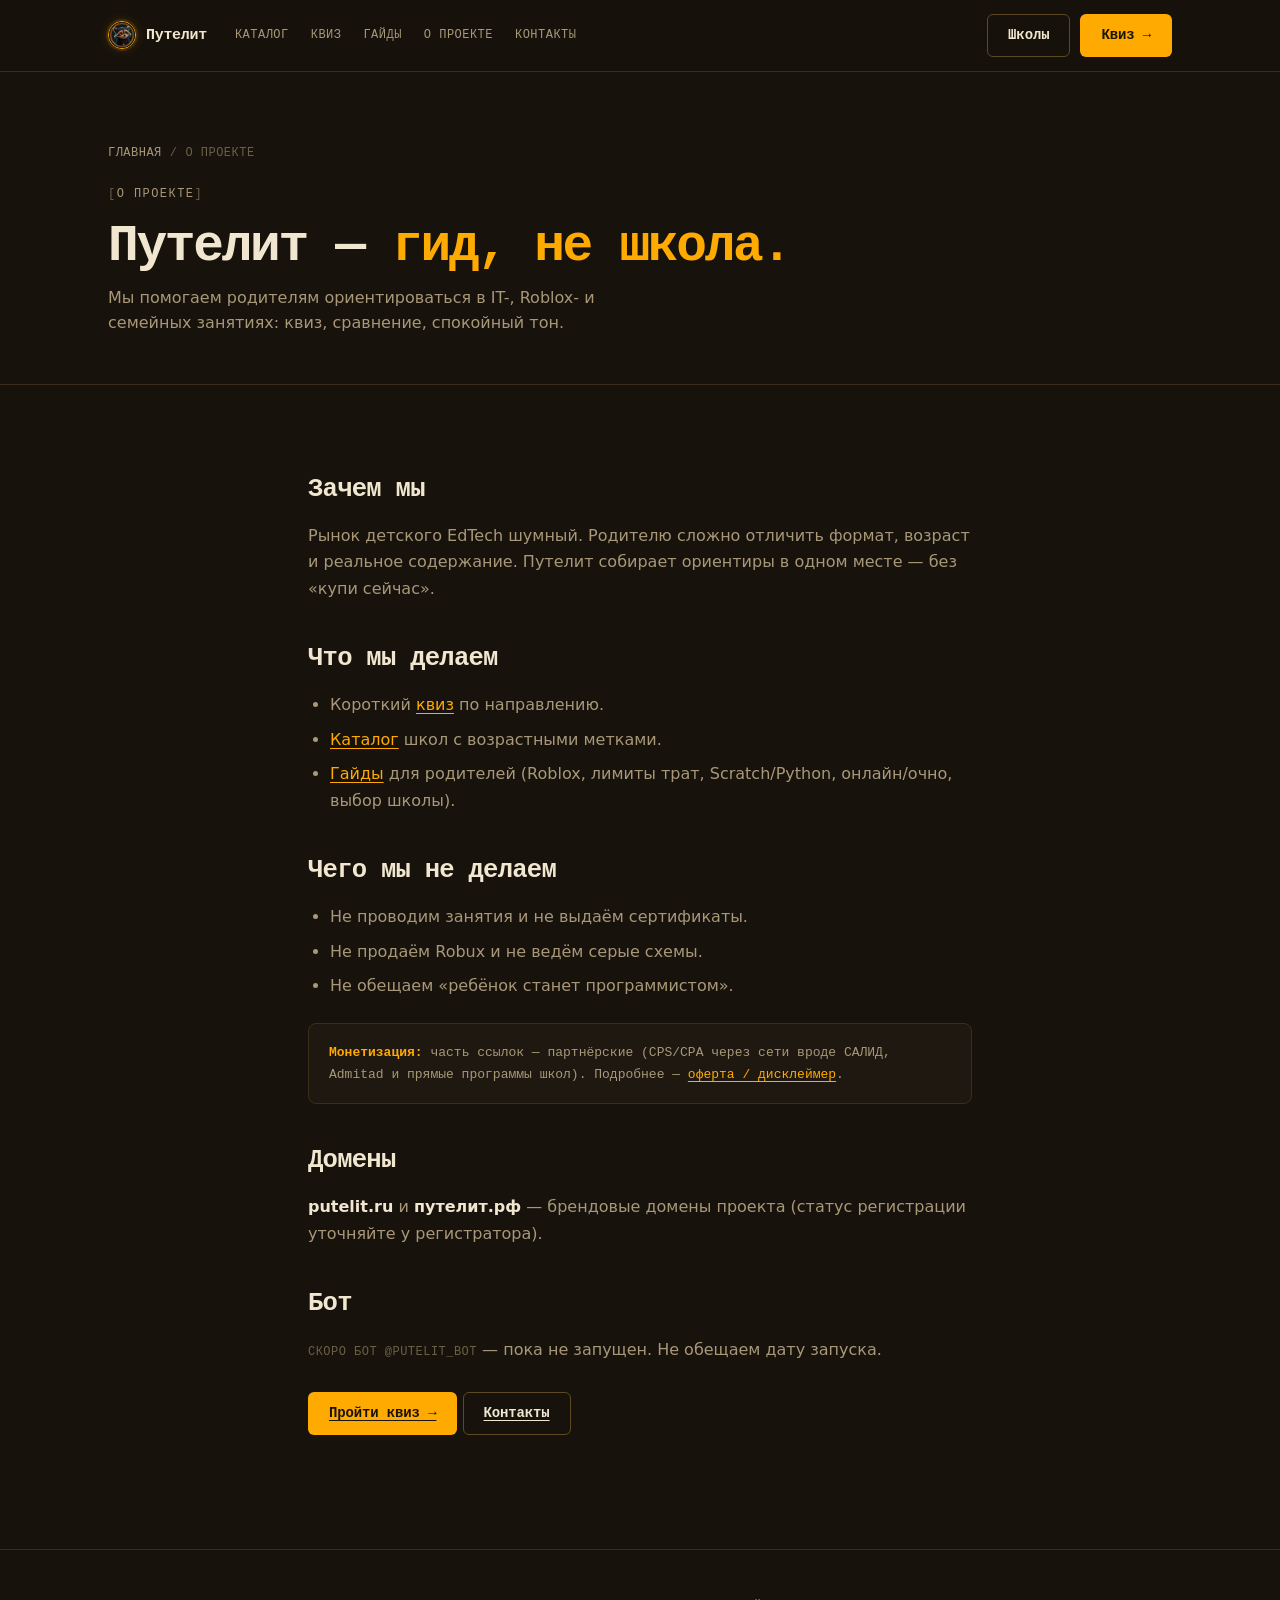
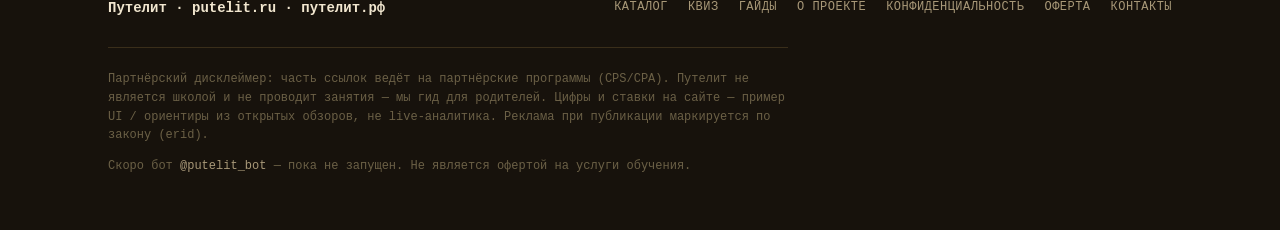
==== about.html @ 2b181a07 "Путелит: превью сайта для телефона" ====
<!DOCTYPE html>
<html lang="ru">
<head>
<meta charset="UTF-8" />
<meta name="viewport" content="width=device-width, initial-scale=1" />
<title>О проекте Путелит — гид для родителей</title>
<meta name="description" content="Путелит (putelit.ru) — сравнение IT-, Roblox- и семейных курсов для детей. Не школа, партнёрский гид." />
<meta name="theme-color" content="#17120C" />
<meta property="og:title" content="О проекте Путелит — гид для родителей" />
<meta property="og:description" content="Путелит (putelit.ru) — сравнение IT-, Roblox- и семейных курсов для детей. Не школа, партнёрский гид." />
<meta property="og:type" content="website" />
<meta property="og:locale" content="ru_RU" />
<link rel="icon" href="assets/chrysolite-og.png" type="image/png" />
<link rel="stylesheet" href="css/main.css" />
</head>
<body>
<a class="skip-link" href="#main">К содержанию</a>
<header class="nav">
  <div class="nav-inner">
    <a class="wordmark" href="index.html">
      <img class="mascot mascot--nav" src="assets/mascot/compass-avatar.jpg" alt="" width="28" height="28" />
      Путелит
    </a>
    <button class="nav-toggle" type="button" aria-label="Меню" aria-expanded="false"><span></span></button>
    <nav class="nav-links" aria-label="Основное меню">
      <a href="catalog.html">Каталог</a>
      <a href="quiz.html">Квиз</a>
      <a href="guides/roblox-dlya-roditeley.html">Гайды</a>
      <a href="about.html" aria-current="page">О проекте</a>
      <a href="contacts.html">Контакты</a>
    </nav>
    <div class="nav-actions">
      <a class="btn btn-ghost" href="catalog.html">Школы</a>
      <a class="btn btn-primary" href="quiz.html">Квиз →</a>
    </div>
  </div>
</header>

<main id="main">
  <section class="page-hero">
    <div class="wrap">
      <p class="breadcrumb"><a href="index.html">Главная</a><span>/</span>О проекте</p>
      <span class="label">о проекте</span>
      <h1 class="h2">Путелит — <em>гид, не школа.</em></h1>
      <p class="sub">Мы помогаем родителям ориентироваться в IT-, Roblox- и семейных занятиях: квиз, сравнение, спокойный тон.</p>
    </div>
  </section>
  <section class="ch ch--s" style="padding-top:48px">
    <div class="wrap prose">
      <h2>Зачем мы</h2>
      <p>Рынок детского EdTech шумный. Родителю сложно отличить формат, возраст и реальное содержание. Путелит собирает ориентиры в одном месте — без «купи сейчас».</p>
      <h2>Что мы делаем</h2>
      <ul>
        <li>Короткий <a href="quiz.html">квиз</a> по направлению.</li>
        <li><a href="catalog.html">Каталог</a> школ с возрастными метками.</li>
        <li><a href="guides/kak-vybrat-shkolu.html">Гайды</a> для родителей (Roblox, лимиты трат, Scratch/Python, онлайн/очно, выбор школы).</li>
      </ul>
      <h2>Чего мы не делаем</h2>
      <ul>
        <li>Не проводим занятия и не выдаём сертификаты.</li>
        <li>Не продаём Robux и не ведём серые схемы.</li>
        <li>Не обещаем «ребёнок станет программистом».</li>
      </ul>
      <div class="callout"><strong>Монетизация:</strong> часть ссылок — партнёрские (CPS/CPA через сети вроде САЛИД, Admitad и прямые программы школ). Подробнее — <a href="offer.html">оферта / дисклеймер</a>.</div>
      <h2>Домены</h2>
      <p><strong>putelit.ru</strong> и <strong>путелит.рф</strong> — брендовые домены проекта (статус регистрации уточняйте у регистратора).</p>
      <h2>Бот</h2>
      <p><span class="soon-note" style="display:inline">Скоро бот @putelit_bot</span> — пока не запущен. Не обещаем дату запуска.</p>
      <p style="margin-top:28px"><a class="btn btn-primary" href="quiz.html">Пройти квиз →</a>
      <a class="btn btn-ghost" href="contacts.html">Контакты</a></p>
    </div>
  </section>
</main>
<footer class="footer">
  <div class="wrap">
    <div class="footer-top">
      <div class="footer-brand">Путелит · putelit.ru · путелит.рф</div>
      <div class="footer-links">
        <a href="catalog.html">Каталог</a>
        <a href="quiz.html">Квиз</a>
        <a href="guides/kak-vybrat-shkolu.html">Гайды</a>
        <a href="about.html">О проекте</a>
        <a href="privacy.html">Конфиденциальность</a>
        <a href="offer.html">Оферта</a>
        <a href="contacts.html">Контакты</a>
      </div>
    </div>
    <p class="footer-disclaimer">Партнёрский дисклеймер: часть ссылок ведёт на партнёрские программы (CPS/CPA). Путелит не является школой и не проводит занятия — мы гид для родителей. Цифры и ставки на сайте — пример UI / ориентиры из открытых обзоров, не live-аналитика. Реклама при публикации маркируется по закону (erid).</p>
    <p class="footer-disclaimer" style="border:0;padding-top:12px;margin-top:0">
      Скоро бот <span style="color:var(--muted)">@putelit_bot</span> — пока не запущен. Не является офертой на услуги обучения.
    </p>
  </div>
</footer>
<!-- Яндекс.Метрика: вставьте код счётчика перед </body> после регистрации.
     Не подключайте Google Analytics / GTM / Google Fonts / Maps (требования РФ). -->
<script src="js/main.js"></script>

</body>
</html>
---- css/main.css ----
:root {
    --bg: #17120C;
    --surface: #1E1810;
    --surface-2: #261C10;
    --border: #3A2E1A;
    --border-strong: #5C4A20;
    --text: #F1E6CF;
    --muted: #A89878;
    --muted-2: #6B6046;
    --accent: #FFAA00;
    --accent-hover: #FFD24D;
    --accent-press: #E09A00;
    --accent-soft: rgba(255,170,0,.12);
    --on-accent: #1A1406;
    --font: "IBM Plex Sans", ui-sans-serif, system-ui, sans-serif;
    --font-mono: "IBM Plex Mono", "JetBrains Mono", ui-monospace, monospace;
    --max: 1120px;
    --radius: 6px;
  }

  *, *::before, *::after { box-sizing: border-box; margin: 0; padding: 0; }
  html { scroll-behavior: smooth; }
  body {
    font-family: var(--font);
    background: var(--bg);
    color: var(--text);
    line-height: 1.55;
    -webkit-font-smoothing: antialiased;
    font-size: 16px;
  }
  a { color: var(--accent); text-decoration: none; }
  a:hover { color: var(--accent-hover); }
  ul, ol { list-style: none; }
  button { font: inherit; cursor: pointer; border: none; background: none; color: inherit; }
  em { font-style: normal; color: var(--accent); }

  .wrap {
    max-width: var(--max);
    margin: 0 auto;
    padding: 0 28px;
  }

  /* ——— Nav ——— */
  .nav {
    position: sticky;
    top: 0;
    z-index: 40;
    background: rgba(23,18,12,.92);
    backdrop-filter: blur(12px);
    border-bottom: 1px solid var(--border);
  }
  .nav-inner {
    max-width: var(--max);
    margin: 0 auto;
    padding: 14px 28px;
    display: flex;
    align-items: center;
    gap: 28px;
  }
  .wordmark {
    display: inline-flex;
    align-items: center;
    gap: 10px;
    font-family: var(--font-mono);
    font-weight: 700;
    font-size: 15px;
    letter-spacing: -0.02em;
    color: var(--text);
    text-decoration: none;
  }
  .wordmark:hover { color: var(--text); }
  .wordmark-mark {
    width: 28px;
    height: 28px;
    border-radius: 6px;
    border: 1.5px solid var(--accent);
    color: var(--accent);
    display: grid;
    place-items: center;
    font-size: 13px;
    font-weight: 700;
    font-family: var(--font-mono);
  }
  .nav-links {
    display: flex;
    gap: 22px;
    flex: 1;
  }
  .nav-links a {
    font-family: var(--font-mono);
    font-size: 12px;
    font-weight: 500;
    letter-spacing: .04em;
    text-transform: uppercase;
    color: var(--muted);
    text-decoration: none;
  }
  .nav-links a:hover { color: var(--text); }
  .nav-actions { display: flex; align-items: center; gap: 10px; }

  /* ——— Buttons ——— */
  .btn {
    display: inline-flex;
    align-items: center;
    justify-content: center;
    gap: 8px;
    padding: 12px 20px;
    border-radius: var(--radius);
    font-family: var(--font-mono);
    font-size: 14px;
    font-weight: 700;
    line-height: 1.2;
    letter-spacing: -0.01em;
    transition: background .15s, color .15s, border-color .15s;
    text-decoration: none;
    border: 1px solid transparent;
    white-space: nowrap;
  }
  .btn:hover { text-decoration: none; }
  .btn-primary {
    background: var(--accent);
    color: var(--on-accent);
  }
  .btn-primary:hover {
    background: var(--accent-hover);
    color: var(--on-accent);
  }
  .btn-ghost {
    background: transparent;
    border-color: var(--border-strong);
    color: var(--text);
  }
  .btn-ghost:hover {
    border-color: var(--accent);
    color: var(--accent);
  }
  .btn-line {
    background: transparent;
    border: none;
    color: var(--accent);
    padding: 12px 4px;
    text-decoration: underline;
    text-underline-offset: 4px;
    font-weight: 600;
  }
  .btn-line:hover { color: var(--accent-hover); }
  .btn-xl {
    min-height: 56px;
    padding: 16px 28px;
    font-size: 15px;
  }
  .btn__arr { opacity: .85; }

  /* ——— Labels ——— */
  .label {
    display: inline-block;
    font-family: var(--font-mono);
    font-size: 12px;
    font-weight: 500;
    letter-spacing: .12em;
    text-transform: uppercase;
    color: var(--muted);
    margin-bottom: 16px;
  }
  .label::before { content: "["; color: var(--muted-2); }
  .label::after { content: "]"; color: var(--muted-2); }

  /* ——— Hero ——— */
  .hero {
    padding: 100px 0 60px;
    border-bottom: 1px solid var(--border);
  }
  .hero-grid {
    display: grid;
    grid-template-columns: 1.1fr 0.9fr;
    gap: 48px;
    align-items: center;
  }
  .hero-eyebrow {
    font-family: var(--font-mono);
    font-size: 12px;
    font-weight: 500;
    letter-spacing: .14em;
    text-transform: uppercase;
    color: var(--accent);
    margin-bottom: 18px;
  }
  .hero h1 {
    font-family: var(--font-mono);
    font-size: clamp(2.4rem, 5.2vw, 4.5rem);
    font-weight: 700;
    letter-spacing: -0.045em;
    line-height: 1.02;
    color: var(--text);
    margin-bottom: 22px;
    text-wrap: balance;
  }
  .hero h1 em { display: block; color: var(--accent); }
  .hero .sub {
    font-size: 17px;
    color: var(--muted);
    line-height: 1.55;
    max-width: 440px;
    margin-bottom: 32px;
  }
  .hero-ctas {
    display: flex;
    flex-wrap: wrap;
    align-items: center;
    gap: 8px 18px;
  }

  /* Hero gallery wall (Chrysolite-style) */
  .hero-wall {
    position: relative;
    height: 460px;
    min-height: 420px;
    overflow: hidden;
    border-radius: 8px;
    background:
      radial-gradient(ellipse 80% 60% at 60% 40%, rgba(255,170,0,.06), transparent 60%),
      var(--bg);
  }
  .hero-wall::before,
  .hero-wall::after {
    content: "";
    position: absolute;
    inset: 0;
    pointer-events: none;
    z-index: 5;
  }
  .hero-wall::before {
    background:
      linear-gradient(90deg, var(--bg) 0%, transparent 18%, transparent 72%, var(--bg) 100%),
      linear-gradient(180deg, var(--bg) 0%, transparent 22%, transparent 78%, var(--bg) 100%);
  }
  .hero-wall::after {
    background: radial-gradient(ellipse 70% 55% at 55% 50%, transparent 40%, #17120C 92%);
  }
  .wall-stage {
    position: absolute;
    inset: 0;
    display: grid;
    place-items: center;
  }
  .wall-card {
    position: absolute;
    width: 132px;
    height: 176px;
    border: 1px solid #3A2E1A;
    border-radius: 8px;
    background:
      linear-gradient(165deg, rgba(255,170,0,.14) 0%, transparent 42%),
      linear-gradient(180deg, #2A2014 0%, #1A140C 100%);
    box-shadow: 0 18px 40px rgba(0,0,0,.45);
    padding: 12px 12px 14px;
    display: flex;
    flex-direction: column;
    justify-content: space-between;
    overflow: hidden;
  }
  .wall-card::before {
    content: "";
    position: absolute;
    inset: 0;
    background:
      repeating-linear-gradient(
        -18deg,
        transparent,
        transparent 10px,
        rgba(255,170,0,.03) 10px,
        rgba(255,170,0,.03) 11px
      );
    pointer-events: none;
  }
  .wall-card__top {
    position: relative;
    z-index: 1;
    display: flex;
    justify-content: space-between;
    align-items: flex-start;
    gap: 6px;
  }
  .wall-badge {
    display: inline-flex;
    font-family: var(--font-mono);
    font-size: 9px;
    font-weight: 700;
    letter-spacing: .08em;
    text-transform: uppercase;
    color: var(--on-accent);
    background: var(--accent);
    padding: 3px 6px;
    border-radius: 3px;
    white-space: nowrap;
  }
  .wall-badge--mute {
    background: transparent;
    color: var(--muted);
    border: 1px solid var(--border-strong);
  }
  .wall-card__title {
    position: relative;
    z-index: 1;
    font-family: var(--font-mono);
    font-weight: 700;
    font-size: 13px;
    letter-spacing: -0.03em;
    line-height: 1.2;
    color: #F1E6CF;
  }
  .wall-card__meta {
    position: relative;
    z-index: 1;
    font-family: var(--font-mono);
    font-size: 10px;
    color: var(--muted-2);
    letter-spacing: .04em;
    text-transform: uppercase;
  }
  /* staggered positions + tilt */
  .wall-card:nth-child(1) { left: 6%;  top: 8%;  transform: rotate(-6deg); z-index: 2; }
  .wall-card:nth-child(2) { left: 28%; top: 2%;  transform: rotate(4deg);  z-index: 3; width: 118px; height: 158px; }
  .wall-card:nth-child(3) { left: 48%; top: 14%; transform: rotate(-3deg); z-index: 4; }
  .wall-card:nth-child(4) { left: 68%; top: 4%;  transform: rotate(7deg);  z-index: 2; width: 124px; height: 166px; }
  .wall-card:nth-child(5) { left: 12%; top: 42%; transform: rotate(5deg);  z-index: 5; width: 140px; height: 188px; }
  .wall-card:nth-child(6) { left: 36%; top: 38%; transform: rotate(-5deg); z-index: 6; }
  .wall-card:nth-child(7) { left: 58%; top: 46%; transform: rotate(8deg);  z-index: 3; width: 120px; height: 160px; }
  .wall-card:nth-child(8) { left: 78%; top: 36%; transform: rotate(-4deg); z-index: 4; }
  .wall-card:nth-child(9) { left: 22%; top: 68%; transform: rotate(2deg);  z-index: 2; width: 126px; height: 168px; }
  .wall-card:nth-child(10){ left: 52%; top: 72%; transform: rotate(-7deg); z-index: 1; width: 118px; height: 158px; }

  /* Catalog gallery («Что смотрят родители») */
  .chips {
    display: flex;
    flex-wrap: wrap;
    gap: 8px;
    margin-bottom: 28px;
  }
  .chip {
    display: inline-flex;
    align-items: center;
    font-family: var(--font-mono);
    font-size: 12px;
    font-weight: 600;
    letter-spacing: .04em;
    text-transform: uppercase;
    padding: 8px 14px;
    border-radius: 999px;
    border: 1px solid var(--border);
    color: var(--muted);
    background: transparent;
    transition: border-color .15s, color .15s, background .15s;
  }
  .chip:hover { border-color: var(--border-strong); color: var(--text); }
  .chip.is-on,
  .chip[aria-pressed="true"] {
    border-color: var(--accent);
    color: var(--on-accent);
    background: var(--accent);
  }
  .gallery-scroll {
    position: relative;
    margin: 0 -28px;
    padding: 0 28px;
  }
  .gallery-track {
    display: flex;
    gap: 14px;
    overflow-x: auto;
    padding: 6px 4px 18px;
    scroll-snap-type: x mandatory;
    -webkit-overflow-scrolling: touch;
    scrollbar-width: thin;
    scrollbar-color: var(--border-strong) transparent;
  }
  .gallery-track::-webkit-scrollbar { height: 6px; }
  .gallery-track::-webkit-scrollbar-thumb {
    background: var(--border-strong);
    border-radius: 3px;
  }
  .gcard {
    flex: 0 0 220px;
    width: 220px;
    height: 300px;
    scroll-snap-align: start;
    border: 1px solid var(--border);
    border-radius: 8px;
    background:
      linear-gradient(165deg, rgba(255,170,0,.10) 0%, transparent 45%),
      linear-gradient(180deg, var(--surface-2), var(--surface));
    padding: 18px 16px;
    display: flex;
    flex-direction: column;
    justify-content: space-between;
    position: relative;
    overflow: hidden;
    transition: border-color .15s, transform .15s;
  }
  .gcard:hover {
    border-color: var(--border-strong);
    transform: translateY(-2px);
  }
  .gcard::after {
    content: "";
    position: absolute;
    left: 16px; right: 16px; bottom: 56px;
    height: 1px;
    background: var(--border);
  }
  .gcard__badge {
    display: inline-flex;
    align-self: flex-start;
    font-family: var(--font-mono);
    font-size: 10px;
    font-weight: 700;
    letter-spacing: .08em;
    text-transform: uppercase;
    padding: 4px 8px;
    border-radius: 4px;
  }
  .gcard__badge--hot {
    background: var(--accent);
    color: var(--on-accent);
  }
  .gcard__badge--mute {
    background: transparent;
    color: var(--muted);
    border: 1px solid var(--border-strong);
  }
  .gcard__body { margin-top: auto; padding-top: 12px; }
  .gcard__title {
    font-family: var(--font-mono);
    font-weight: 700;
    font-size: 16px;
    letter-spacing: -0.03em;
    line-height: 1.2;
    color: var(--text);
    margin-bottom: 8px;
  }
  .gcard__line {
    font-size: 13px;
    color: var(--muted);
    line-height: 1.4;
  }
  .gallery-foot {
    margin-top: 28px;
  }

  /* Trust strip */
  .trust {
    padding: 28px 0;
    border-bottom: 1px solid var(--border);
  }
  .trust-row {
    display: flex;
    flex-wrap: wrap;
    gap: 18px 32px;
    justify-content: space-between;
  }
  .trust-row li {
    display: flex;
    align-items: center;
    gap: 10px;
    font-family: var(--font-mono);
    font-size: 12.5px;
    color: var(--muted);
    font-weight: 500;
  }
  .trust-row svg {
    width: 18px; height: 18px;
    stroke: var(--accent);
    fill: none;
    stroke-width: 1.6;
    stroke-linecap: round;
    stroke-linejoin: round;
    flex-shrink: 0;
  }

  /* ——— Sections ——— */
  .ch {
    padding: 120px 0;
    border-bottom: 1px solid var(--border);
  }
  .ch--s { padding: 100px 0; }
  .sh { max-width: 720px; margin-bottom: 48px; }
  .h2 {
    font-family: var(--font-mono);
    font-weight: 700;
    font-size: clamp(2rem, 4vw, 3.75rem);
    line-height: 1.02;
    letter-spacing: -0.045em;
    color: var(--text);
    text-wrap: balance;
  }
  .h2 em { color: var(--accent); }
  .sub {
    margin-top: 14px;
    font-size: 16px;
    color: var(--muted);
    max-width: 520px;
    line-height: 1.55;
  }

  /* Numbered story 01/04 */
  .story {
    display: grid;
    gap: 0;
  }
  .story-item {
    display: grid;
    grid-template-columns: 140px 1fr 200px;
    gap: 32px;
    align-items: start;
    padding: 40px 0;
    border-top: 1px solid var(--border);
  }
  .story-item:last-child { border-bottom: 1px solid var(--border); }
  .story-ix {
    font-family: var(--font-mono);
    font-weight: 700;
    font-size: clamp(1.75rem, 3vw, 2.5rem);
    letter-spacing: -0.04em;
    color: var(--accent);
    line-height: 1;
  }
  .story-ix i {
    font-style: normal;
    font-weight: 400;
    color: var(--muted-2);
    font-size: .45em;
    letter-spacing: 0;
    vertical-align: .55em;
    margin-left: 4px;
  }
  .story-h {
    font-family: var(--font-mono);
    font-weight: 700;
    font-size: clamp(1.5rem, 2.6vw, 2.25rem);
    letter-spacing: -0.04em;
    line-height: 1.1;
    margin-bottom: 10px;
  }
  .story-p {
    color: var(--muted);
    font-size: 15px;
    max-width: 420px;
  }
  .story-m {
    text-align: right;
  }
  .story-m b {
    display: block;
    font-family: var(--font-mono);
    font-size: clamp(1.5rem, 2.4vw, 2rem);
    font-weight: 700;
    letter-spacing: -0.03em;
    color: var(--text);
    line-height: 1.1;
  }
  .story-m span {
    display: block;
    margin-top: 6px;
    font-family: var(--font-mono);
    font-size: 12px;
    color: var(--muted-2);
    letter-spacing: .02em;
  }
  .story-note {
    margin-top: 8px;
    font-size: 11px;
    font-family: var(--font-mono);
    color: var(--muted-2);
  }

  /* How steps */
  .steps {
    display: grid;
    grid-template-columns: repeat(3, 1fr);
    gap: 1px;
    background: var(--border);
    border: 1px solid var(--border);
  }
  .step {
    background: var(--surface);
    padding: 36px 28px;
  }
  .step-n {
    font-family: var(--font-mono);
    font-weight: 700;
    font-size: 28px;
    color: var(--accent);
    letter-spacing: -0.04em;
    margin-bottom: 18px;
  }
  .step h3 {
    font-family: var(--font-mono);
    font-size: 18px;
    font-weight: 700;
    letter-spacing: -0.02em;
    margin-bottom: 8px;
  }
  .step p {
    color: var(--muted);
    font-size: 14px;
    margin-bottom: 20px;
  }
  .step-t {
    font-family: var(--font-mono);
    font-size: 13px;
    font-weight: 600;
    color: var(--text);
    letter-spacing: .02em;
  }

  /* Metrics strip */
  .metrics {
    display: grid;
    grid-template-columns: repeat(4, 1fr);
    gap: 1px;
    background: var(--border);
    border: 1px solid var(--border);
  }
  .metric {
    background: var(--bg);
    padding: 32px 24px;
  }
  .metric b {
    display: block;
    font-family: var(--font-mono);
    font-size: clamp(1.4rem, 2.2vw, 1.85rem);
    font-weight: 700;
    letter-spacing: -0.03em;
    color: var(--accent);
    margin-bottom: 8px;
  }
  .metric span {
    font-family: var(--font-mono);
    font-size: 12px;
    color: var(--muted);
    line-height: 1.4;
  }
  .metrics-cap {
    margin-top: 14px;
    font-family: var(--font-mono);
    font-size: 11px;
    color: var(--muted-2);
  }

  /* School / package cards */
  .cards {
    display: grid;
    grid-template-columns: repeat(3, 1fr);
    gap: 16px;
  }
  .card {
    background: var(--surface);
    border: 1px solid var(--border);
    border-radius: 8px;
    padding: 28px 24px;
    display: flex;
    flex-direction: column;
    gap: 14px;
  }
  .card--best {
    border-color: var(--accent);
    background: linear-gradient(180deg, var(--accent-soft), var(--surface));
  }
  .card-top {
    display: flex;
    justify-content: space-between;
    align-items: flex-start;
    gap: 10px;
  }
  .card-tag {
    font-family: var(--font-mono);
    font-size: 10px;
    font-weight: 600;
    letter-spacing: .1em;
    text-transform: uppercase;
    color: var(--muted);
    border: 1px solid var(--border);
    padding: 3px 7px;
    border-radius: 4px;
  }
  .card--best .card-tag {
    background: var(--accent);
    color: var(--on-accent);
    border-color: var(--accent);
  }
  .card h3 {
    font-family: var(--font-mono);
    font-size: 20px;
    font-weight: 700;
    letter-spacing: -0.03em;
    line-height: 1.15;
  }
  .card-age {
    font-family: var(--font-mono);
    font-size: 13px;
    color: var(--accent);
    font-weight: 600;
  }
  .card p {
    color: var(--muted);
    font-size: 14px;
    flex: 1;
  }
  .card ul {
    display: grid;
    gap: 8px;
    margin: 4px 0 8px;
  }
  .card li {
    font-family: var(--font-mono);
    font-size: 12.5px;
    color: var(--muted);
    padding-left: 18px;
    position: relative;
  }
  .card li::before {
    content: "✓";
    position: absolute;
    left: 0;
    color: var(--accent);
    font-weight: 700;
  }
  .card .btn { width: 100%; margin-top: auto; }

  /* FAQ */
  .faq {
    display: grid;
    gap: 0;
    border-top: 1px solid var(--border);
  }
  .faq details {
    border-bottom: 1px solid var(--border);
  }
  .faq summary {
    list-style: none;
    cursor: pointer;
    padding: 22px 0;
    font-family: var(--font-mono);
    font-size: 16px;
    font-weight: 600;
    letter-spacing: -0.02em;
    color: var(--text);
    display: flex;
    justify-content: space-between;
    align-items: center;
    gap: 16px;
  }
  .faq summary::-webkit-details-marker { display: none; }
  .faq summary::after {
    content: "+";
    font-family: var(--font-mono);
    font-size: 22px;
    font-weight: 400;
    color: var(--accent);
    flex-shrink: 0;
  }
  .faq details[open] summary::after { content: "−"; }
  .faq details p {
    padding: 0 0 22px;
    color: var(--muted);
    font-size: 15px;
    max-width: 640px;
    line-height: 1.6;
  }

  /* CTA band */
  .cta-band {
    padding: 120px 0;
    text-align: left;
    border-bottom: 1px solid var(--border);
  }
  .cta-band .h2 { margin-bottom: 14px; }
  .cta-band .sub { margin-bottom: 32px; margin-top: 0; }
  .cta-band .hero-ctas { justify-content: flex-start; }

  /* Footer */
  .footer {
    padding: 48px 0 56px;
  }
  .footer-top {
    display: flex;
    justify-content: space-between;
    align-items: flex-start;
    gap: 24px;
    flex-wrap: wrap;
    margin-bottom: 28px;
  }
  .footer-brand {
    font-family: var(--font-mono);
    font-weight: 700;
    font-size: 14px;
    color: var(--text);
  }
  .footer-links {
    display: flex;
    gap: 20px;
    flex-wrap: wrap;
  }
  .footer-links a {
    font-family: var(--font-mono);
    font-size: 12px;
    font-weight: 500;
    letter-spacing: .04em;
    text-transform: uppercase;
    color: var(--muted);
    text-decoration: none;
  }
  .footer-links a:hover { color: var(--text); }
  .footer-disclaimer {
    font-size: 12px;
    color: var(--muted-2);
    line-height: 1.55;
    max-width: 680px;
    border-top: 1px solid var(--border);
    padding-top: 22px;
    font-family: var(--font-mono);
  }

  @media (max-width: 900px) {
    .nav-links { display: none; }
    .hero { padding: 64px 0 40px; }
    .hero-grid { grid-template-columns: 1fr; gap: 36px; }
    .hero-wall { height: 340px; min-height: 300px; }
    .wall-card { width: 110px; height: 148px; }
    .story-item {
      grid-template-columns: 1fr;
      gap: 12px;
      padding: 32px 0;
    }
    .story-m { text-align: left; }
    .steps { grid-template-columns: 1fr; }
    .metrics { grid-template-columns: 1fr 1fr; }
    .cards { grid-template-columns: 1fr; }
    .ch { padding: 80px 0; }
    .trust-row { gap: 14px 20px; }
    .gcard { flex-basis: 200px; width: 200px; height: 280px; }
  }

/* ——— Multi-page extras ——— */
.nav-toggle {
  display: none;
  width: 40px; height: 40px;
  border: 1px solid var(--border-strong);
  border-radius: var(--radius);
  align-items: center; justify-content: center;
  color: var(--text);
}
.nav-toggle span {
  display: block; width: 18px; height: 2px;
  background: var(--text); position: relative;
}
.nav-toggle span::before,
.nav-toggle span::after {
  content: ""; position: absolute; left: 0; width: 18px; height: 2px;
  background: var(--text);
}
.nav-toggle span::before { top: -6px; }
.nav-toggle span::after { top: 6px; }

.page-hero {
  padding: 72px 0 48px;
  border-bottom: 1px solid var(--border);
}
.page-hero .h2 { margin-bottom: 14px; }
.page-hero .sub { margin-top: 0; }

.prose {
  max-width: 720px;
  font-size: 16px;
  color: var(--muted);
  line-height: 1.65;
}
.prose h2, .prose h3 {
  font-family: var(--font-mono);
  color: var(--text);
  letter-spacing: -0.03em;
  margin: 36px 0 12px;
}
.prose h2 { font-size: 1.6rem; }
.prose h3 { font-size: 1.2rem; }
.prose p { margin-bottom: 14px; }
.prose ul, .prose ol {
  list-style: disc;
  padding-left: 22px;
  margin: 0 0 16px;
  display: grid;
  gap: 8px;
}
.prose ol { list-style: decimal; }
.prose li { color: var(--muted); }
.prose a { text-decoration: underline; text-underline-offset: 3px; }
.prose strong { color: var(--text); font-weight: 600; }
.prose .callout {
  border: 1px solid var(--border);
  background: var(--surface);
  border-radius: 8px;
  padding: 18px 20px;
  margin: 24px 0;
  font-family: var(--font-mono);
  font-size: 13px;
  color: var(--muted);
}
.prose .callout strong { color: var(--accent); }

.btn-soon,
.btn[disabled],
.btn.is-soon {
  opacity: .55;
  cursor: not-allowed;
  pointer-events: none;
}
.soon-note {
  display: inline-flex;
  align-items: center;
  gap: 8px;
  font-family: var(--font-mono);
  font-size: 12px;
  color: var(--muted-2);
  letter-spacing: .04em;
  text-transform: uppercase;
  margin-top: 10px;
}

/* Quiz */
.quiz-box {
  max-width: 640px;
  border: 1px solid var(--border);
  background: var(--surface);
  border-radius: 8px;
  padding: 32px 28px;
}
.quiz-progress {
  font-family: var(--font-mono);
  font-size: 12px;
  color: var(--muted-2);
  letter-spacing: .08em;
  text-transform: uppercase;
  margin-bottom: 18px;
}
.quiz-q {
  font-family: var(--font-mono);
  font-size: clamp(1.25rem, 2.4vw, 1.75rem);
  font-weight: 700;
  letter-spacing: -0.03em;
  line-height: 1.2;
  margin-bottom: 24px;
  color: var(--text);
}
.quiz-opts { display: grid; gap: 10px; }
.quiz-opt {
  text-align: left;
  padding: 14px 16px;
  border: 1px solid var(--border);
  border-radius: var(--radius);
  background: var(--bg);
  color: var(--text);
  font-family: var(--font-mono);
  font-size: 14px;
  font-weight: 500;
  transition: border-color .15s, background .15s;
}
.quiz-opt:hover,
.quiz-opt:focus-visible {
  border-color: var(--accent);
  outline: none;
}
.quiz-opt.is-selected {
  border-color: var(--accent);
  background: var(--accent-soft);
}
.quiz-nav {
  display: flex;
  gap: 12px;
  margin-top: 24px;
  flex-wrap: wrap;
}
.quiz-result { display: none; }
.quiz-result.is-on { display: block; }
.quiz-result .result-dir {
  font-family: var(--font-mono);
  font-size: clamp(1.6rem, 3vw, 2.4rem);
  font-weight: 700;
  letter-spacing: -0.04em;
  color: var(--accent);
  margin-bottom: 10px;
}
.cps-note {
  font-family: var(--font-mono);
  font-size: 11px;
  color: var(--muted-2);
  letter-spacing: .02em;
  margin-top: 4px;
}
.card-cps {
  font-family: var(--font-mono);
  font-size: 11px;
  color: var(--muted-2);
  border-top: 1px solid var(--border);
  padding-top: 10px;
  margin-top: 4px;
}
.breadcrumb {
  font-family: var(--font-mono);
  font-size: 12px;
  color: var(--muted-2);
  margin-bottom: 18px;
  letter-spacing: .04em;
  text-transform: uppercase;
}
.breadcrumb a { color: var(--muted); text-decoration: none; }
.breadcrumb a:hover { color: var(--accent); }
.breadcrumb span { margin: 0 8px; color: var(--muted-2); }

.contact-grid {
  display: grid;
  grid-template-columns: 1fr 1fr;
  gap: 16px;
}
.contact-card {
  border: 1px solid var(--border);
  background: var(--surface);
  border-radius: 8px;
  padding: 24px;
}
.contact-card h3 {
  font-family: var(--font-mono);
  font-size: 16px;
  margin-bottom: 8px;
}
.contact-card p { color: var(--muted); font-size: 14px; }

.guide-list {
  display: grid;
  gap: 12px;
}
.guide-item {
  display: flex;
  justify-content: space-between;
  align-items: center;
  gap: 16px;
  padding: 20px 0;
  border-bottom: 1px solid var(--border);
  text-decoration: none;
  color: inherit;
}
.guide-item:hover .guide-item__t { color: var(--accent); }
.guide-item__t {
  font-family: var(--font-mono);
  font-weight: 700;
  font-size: 18px;
  letter-spacing: -0.03em;
  color: var(--text);
  transition: color .15s;
}
.guide-item__d { color: var(--muted); font-size: 14px; margin-top: 6px; }
.guide-item__arr { color: var(--accent); font-family: var(--font-mono); flex-shrink: 0; }

.skip-link {
  position: absolute;
  left: -9999px;
  top: 0;
  background: var(--accent);
  color: var(--on-accent);
  padding: 8px 16px;
  z-index: 100;
  font-family: var(--font-mono);
  font-weight: 700;
}
.skip-link:focus { left: 12px; top: 12px; }

@media (max-width: 900px) {
  .nav-toggle { display: inline-flex; }
  .nav-links.is-open {
    display: flex;
    flex-direction: column;
    position: absolute;
    top: 100%;
    left: 0; right: 0;
    background: rgba(23,18,12,.98);
    border-bottom: 1px solid var(--border);
    padding: 16px 28px 24px;
    gap: 16px;
  }
  .nav-inner { position: relative; flex-wrap: wrap; }
  .contact-grid { grid-template-columns: 1fr; }
  .quiz-box { padding: 24px 18px; }
}


/* ——— Catalog sections & quiz polish ——— */
.catalog-jump {
  display: flex;
  flex-wrap: wrap;
  gap: 10px 16px;
  margin-top: 20px;
  font-family: var(--font-mono);
  font-size: 13px;
}
.catalog-jump a {
  color: var(--muted);
  border-bottom: 1px solid var(--border);
  padding-bottom: 2px;
}
.catalog-jump a:hover { color: var(--accent); border-color: var(--accent); }
.catalog-sec {
  margin-bottom: 28px;
  max-width: 640px;
}
.catalog-sec .h2 { margin-top: 8px; }
.catalog-sec .sub { margin-top: 10px; }
.catalog-guide-links {
  margin-top: 22px;
  color: var(--muted);
  font-size: 14px;
}
.catalog-guide-links a { color: var(--accent); }

.card-erid {
  font-family: var(--font-mono);
  font-size: 11px;
  letter-spacing: 0.02em;
  color: var(--muted-2);
  margin: 0 0 10px;
}

.quiz-disclaimer {
  background: var(--accent-soft);
  border: 1px solid var(--border-strong);
  border-radius: var(--radius);
  padding: 14px 16px;
  margin-bottom: 24px;
  color: var(--muted);
  font-size: 14px;
  line-height: 1.5;
}
.quiz-disclaimer strong { color: var(--accent); }
.quiz-disclaimer code {
  font-family: var(--font-mono);
  font-size: 12px;
  color: var(--text);
}
.quiz-page-disclaimer { max-width: 720px; }

/* ——— Mascot: Компас ——— */
.mascot {
  margin: 0;
  display: block;
}
.mascot img,
img.mascot {
  display: block;
  object-fit: cover;
}

.mascot--nav {
  width: 28px;
  height: 28px;
  border-radius: 50%;
  object-fit: cover;
  border: 1.5px solid var(--accent);
  box-shadow: 0 0 0 2px rgba(255, 170, 0, 0.12), 0 0 12px rgba(255, 170, 0, 0.2);
  flex-shrink: 0;
}

.hero-wall--mascot {
  display: grid;
  place-items: center;
  padding: 20px;
}
.hero-wall--mascot .wall-stage { display: none; }

.mascot--hero {
  position: relative;
  z-index: 2;
  width: min(100%, 400px);
  margin: 0 auto;
  border-radius: 16px;
  overflow: hidden;
  border: 1px solid var(--border-strong);
  box-shadow:
    0 0 0 1px rgba(255, 170, 0, 0.18),
    0 0 36px rgba(255, 170, 0, 0.14),
    0 22px 44px rgba(0, 0, 0, 0.45);
  background: var(--surface);
}
.mascot--hero img {
  width: 100%;
  aspect-ratio: 1;
  object-fit: cover;
  object-position: center 20%;
}
.mascot-caption {
  position: absolute;
  left: 12px;
  bottom: 12px;
  font-family: var(--font-mono);
  font-size: 11px;
  letter-spacing: 0.06em;
  text-transform: uppercase;
  color: var(--accent);
  background: rgba(23, 18, 12, 0.78);
  border: 1px solid var(--border);
  border-radius: 4px;
  padding: 4px 8px;
}

.page-hero-row {
  display: grid;
  grid-template-columns: 1fr auto;
  gap: 24px 40px;
  align-items: center;
}
.mascot--page {
  width: 132px;
  height: 132px;
  border-radius: 50%;
  overflow: hidden;
  border: 1.5px solid var(--accent);
  box-shadow: 0 0 0 4px rgba(255, 170, 0, 0.1), 0 0 28px rgba(255, 170, 0, 0.18);
  flex-shrink: 0;
  background: var(--surface);
}
.mascot--page img {
  width: 100%;
  height: 100%;
  object-fit: cover;
  object-position: center 15%;
}

.mascot--result {
  width: 96px;
  height: 96px;
  border-radius: 50%;
  overflow: hidden;
  border: 1.5px solid var(--accent);
  box-shadow: 0 0 0 3px rgba(255, 170, 0, 0.1), 0 0 22px rgba(255, 170, 0, 0.22);
  margin: 0 0 18px;
  background: var(--surface);
}
.mascot--result img {
  width: 100%;
  height: 100%;
  object-fit: cover;
  object-position: center 15%;
}

@media (max-width: 900px) {
  .page-hero-row {
    grid-template-columns: 1fr;
    justify-items: start;
  }
  .mascot--page {
    width: 96px;
    height: 96px;
  }
  .mascot--hero {
    width: min(100%, 280px);
  }
  .hero-wall--mascot {
    height: auto;
    min-height: 0;
    padding: 4px 0 12px;
  }
  .hero-wall.hero-wall--mascot {
    height: auto;
    min-height: 0;
  }
}
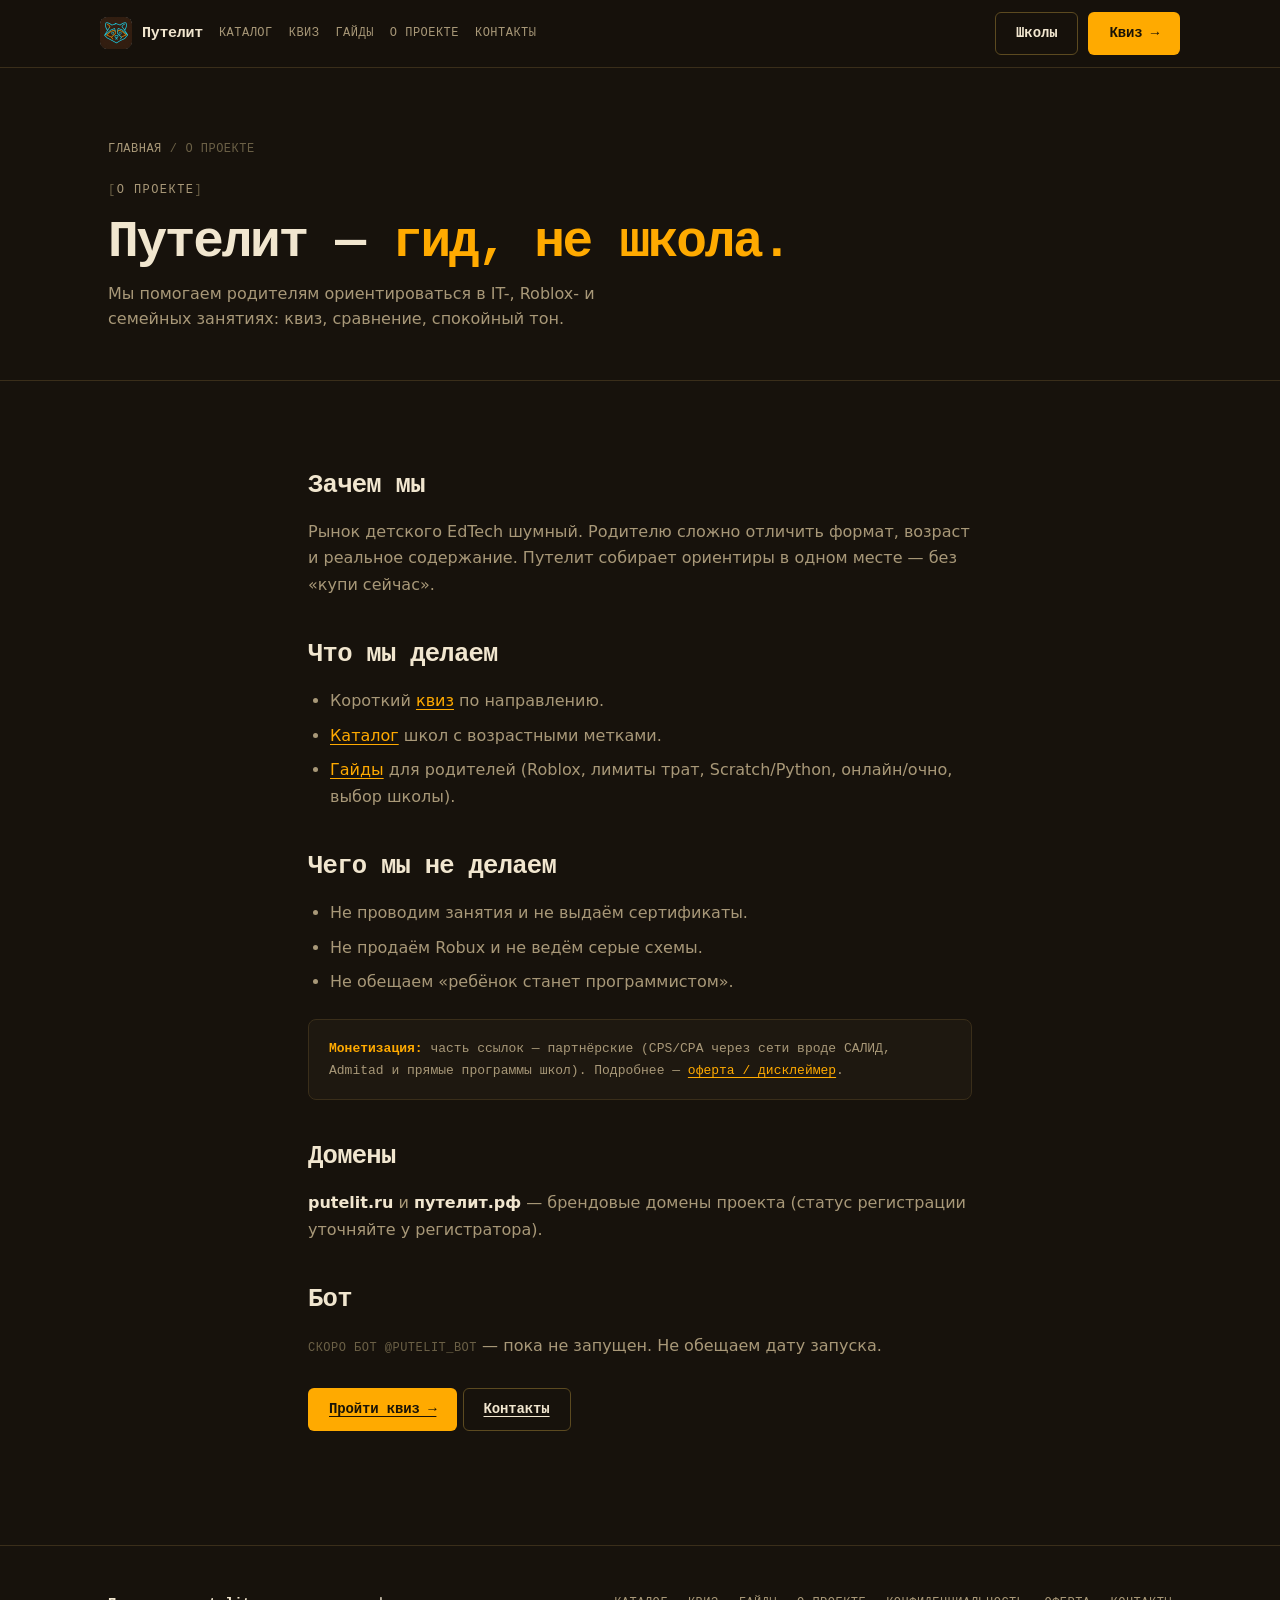
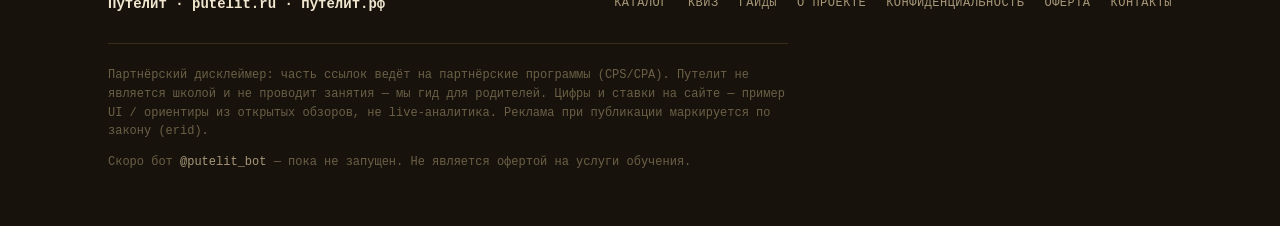
==== commit d85de6f2: "Меню в одну линию + логотип Путелит" ====
--- a/about.html
+++ b/about.html
@@ -17,11 +17,11 @@
 <a class="skip-link" href="#main">К содержанию</a>
 <header class="nav">
   <div class="nav-inner">
-    <a class="wordmark" href="index.html">
-      <img class="mascot mascot--nav" src="assets/mascot/compass-avatar.jpg" alt="" width="28" height="28" />
+    <a class="wordmark" href="index.html" aria-label="Путелит">
+      <img class="logo-mark" src="assets/brand/logo-mark.jpg" alt="" width="32" height="32" />
       Путелит
     </a>
-    <button class="nav-toggle" type="button" aria-label="Меню" aria-expanded="false"><span></span></button>
+    <button class="nav-toggle" type="button" aria-label="Меню" aria-expanded="false" hidden><span></span></button>
     <nav class="nav-links" aria-label="Основное меню">
       <a href="catalog.html">Каталог</a>
       <a href="quiz.html">Квиз</a>
--- a/css/main.css
+++ b/css/main.css
@@ -52,10 +52,11 @@
   .nav-inner {
     max-width: var(--max);
     margin: 0 auto;
-    padding: 14px 28px;
+    padding: 12px 20px;
     display: flex;
     align-items: center;
-    gap: 28px;
+    gap: 16px;
+    flex-wrap: nowrap;
   }
   .wordmark {
     display: inline-flex;
@@ -69,6 +70,22 @@
     text-decoration: none;
   }
   .wordmark:hover { color: var(--text); }
+
+  .logo-mark {
+    width: 32px;
+    height: 32px;
+    border-radius: 8px;
+    object-fit: cover;
+    flex-shrink: 0;
+    display: block;
+  }
+  .logo-wordmark {
+    height: 36px;
+    width: auto;
+    max-width: min(200px, 42vw);
+    object-fit: contain;
+    display: block;
+  }
   .wordmark-mark {
     width: 28px;
     height: 28px;
@@ -83,8 +100,12 @@
   }
   .nav-links {
     display: flex;
-    gap: 22px;
+    flex-direction: row;
+    flex-wrap: nowrap;
+    align-items: center;
+    gap: 16px;
     flex: 1;
+    min-width: 0;
   }
   .nav-links a {
     font-family: var(--font-mono);
@@ -94,6 +115,7 @@
     text-transform: uppercase;
     color: var(--muted);
     text-decoration: none;
+    white-space: nowrap;
   }
   .nav-links a:hover { color: var(--text); }
   .nav-actions { display: flex; align-items: center; gap: 10px; }
@@ -822,7 +844,6 @@
   }
 
   @media (max-width: 900px) {
-    .nav-links { display: none; }
     .hero { padding: 64px 0 40px; }
     .hero-grid { grid-template-columns: 1fr; gap: 36px; }
     .hero-wall { height: 340px; min-height: 300px; }
@@ -1074,19 +1095,35 @@
 .skip-link:focus { left: 12px; top: 12px; }
 
 @media (max-width: 900px) {
-  .nav-toggle { display: inline-flex; }
+  .nav-toggle { display: none !important; }
+  .nav-inner {
+    position: relative;
+    flex-wrap: nowrap;
+    gap: 10px;
+    padding: 10px 12px;
+  }
+  .nav-links,
   .nav-links.is-open {
-    display: flex;
-    flex-direction: column;
-    position: absolute;
-    top: 100%;
-    left: 0; right: 0;
-    background: rgba(23,18,12,.98);
-    border-bottom: 1px solid var(--border);
-    padding: 16px 28px 24px;
-    gap: 16px;
-  }
-  .nav-inner { position: relative; flex-wrap: wrap; }
+    display: flex !important;
+    flex-direction: row;
+    flex-wrap: nowrap;
+    align-items: center;
+    position: static;
+    background: transparent;
+    border: 0;
+    padding: 0;
+    gap: 10px;
+    overflow-x: auto;
+    -webkit-overflow-scrolling: touch;
+    scrollbar-width: none;
+  }
+  .nav-links::-webkit-scrollbar { display: none; }
+  .nav-links a { font-size: 11px; letter-spacing: .02em; }
+  .nav-actions { flex-shrink: 0; gap: 6px; }
+  .nav-actions .btn-ghost { display: none; }
+  .nav-actions .btn { padding: 8px 12px; font-size: 12px; }
+  .wordmark { gap: 8px; font-size: 13px; flex-shrink: 0; }
+  .logo-mark { width: 28px; height: 28px; }
   .contact-grid { grid-template-columns: 1fr; }
   .quiz-box { padding: 24px 18px; }
 }
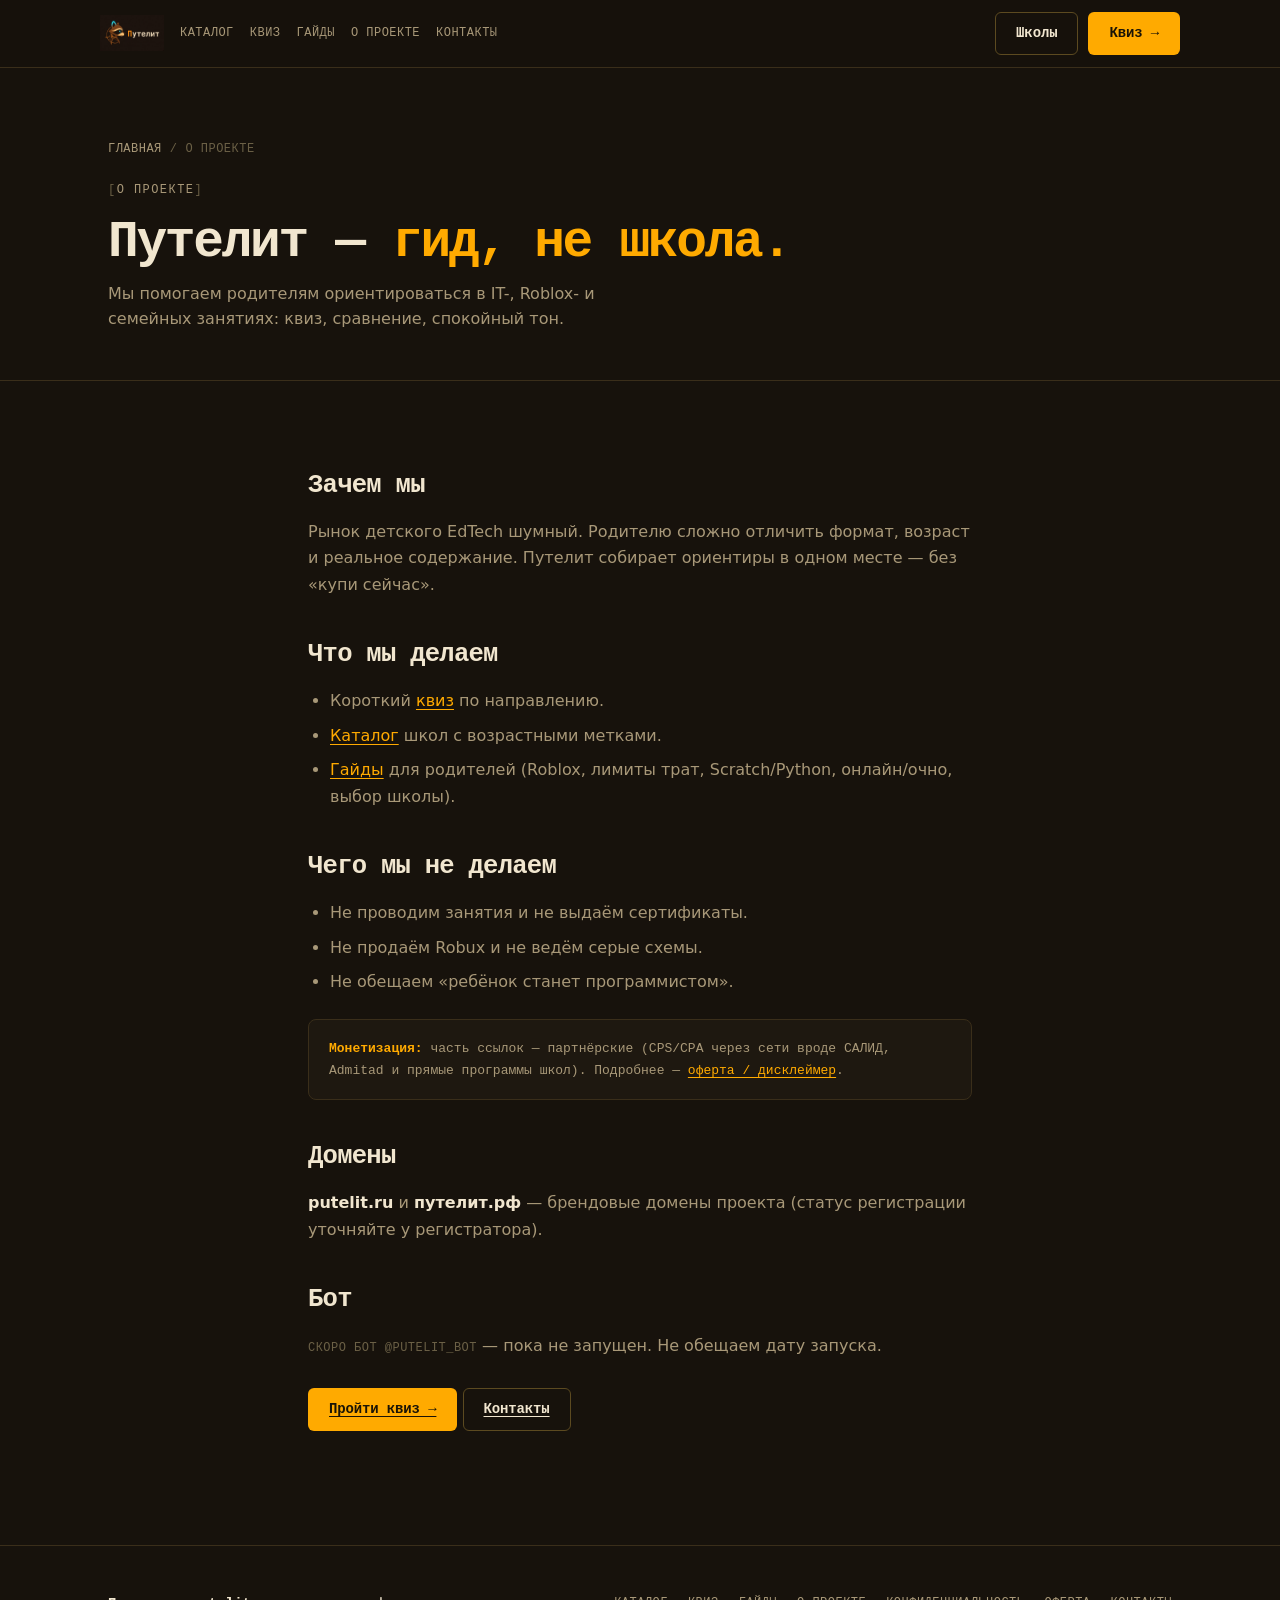
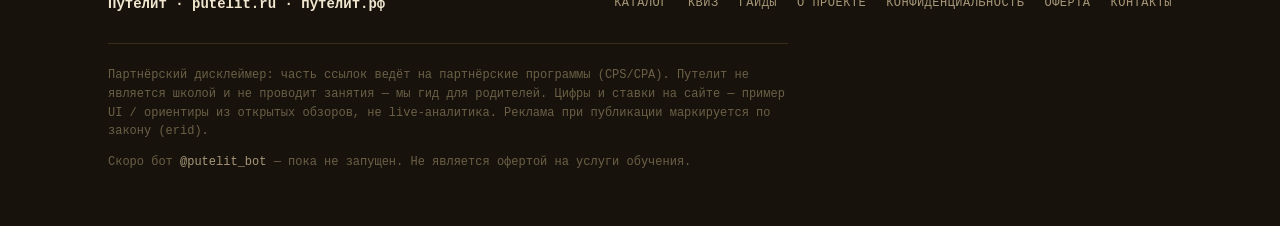
==== commit b3e46d02: "Логотип: профиль енота Компас (вариант 16)" ====
--- a/about.html
+++ b/about.html
@@ -18,8 +18,7 @@
 <header class="nav">
   <div class="nav-inner">
     <a class="wordmark" href="index.html" aria-label="Путелит">
-      <img class="logo-mark" src="assets/brand/logo-mark.jpg" alt="" width="32" height="32" />
-      Путелит
+      <img class="logo-wordmark" src="assets/brand/logo-header.jpg" alt="Путелит" height="36" />
     </a>
     <button class="nav-toggle" type="button" aria-label="Меню" aria-expanded="false" hidden><span></span></button>
     <nav class="nav-links" aria-label="Основное меню">
--- a/css/main.css
+++ b/css/main.css
@@ -1124,6 +1124,7 @@
   .nav-actions .btn { padding: 8px 12px; font-size: 12px; }
   .wordmark { gap: 8px; font-size: 13px; flex-shrink: 0; }
   .logo-mark { width: 28px; height: 28px; }
+  .logo-wordmark { height: 28px; max-width: min(160px, 38vw); }
   .contact-grid { grid-template-columns: 1fr; }
   .quiz-box { padding: 24px 18px; }
 }
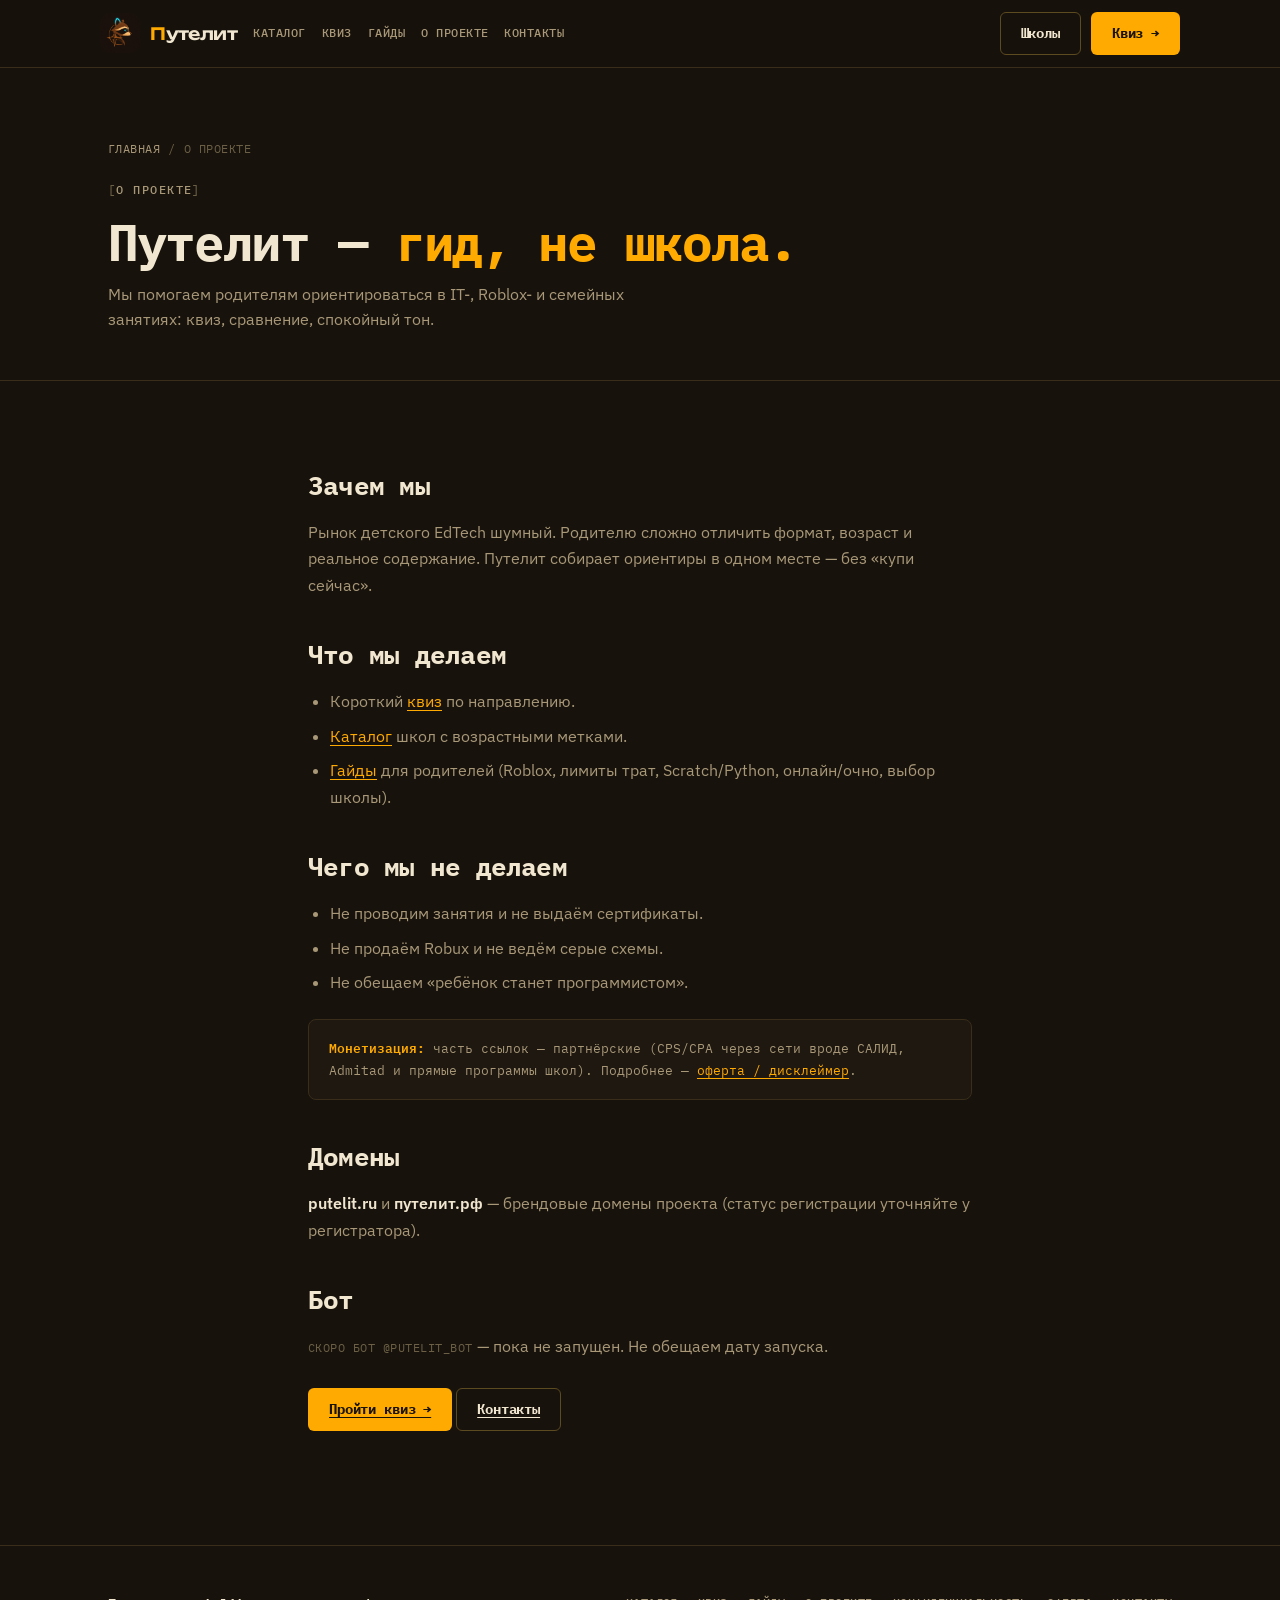
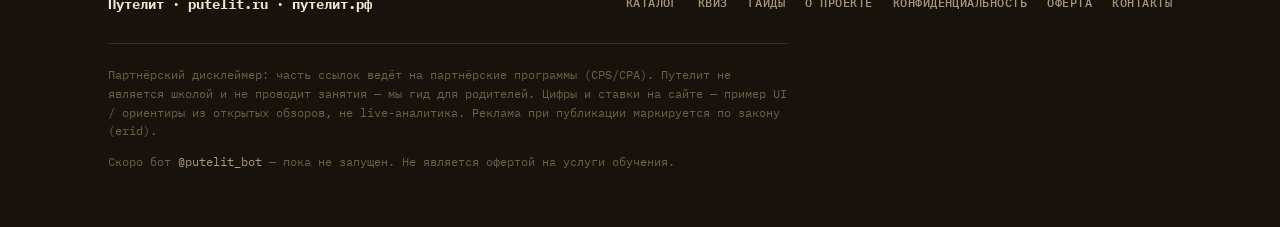
==== commit f7e138e7: "Логотип: енот без надписи снизу, шрифт Unbounded" ====
--- a/about.html
+++ b/about.html
@@ -11,14 +11,18 @@
 <meta property="og:type" content="website" />
 <meta property="og:locale" content="ru_RU" />
 <link rel="icon" href="assets/chrysolite-og.png" type="image/png" />
+<link rel="preconnect" href="https://fonts.googleapis.com" />
+<link rel="preconnect" href="https://fonts.gstatic.com" crossorigin />
+<link href="https://fonts.googleapis.com/css2?family=IBM+Plex+Mono:wght@400;500;700&family=IBM+Plex+Sans:wght@400;500;600;700&family=Unbounded:wght@500;600;700&display=swap" rel="stylesheet" />
 <link rel="stylesheet" href="css/main.css" />
 </head>
 <body>
 <a class="skip-link" href="#main">К содержанию</a>
 <header class="nav">
   <div class="nav-inner">
-    <a class="wordmark" href="index.html" aria-label="Путелит">
-      <img class="logo-wordmark" src="assets/brand/logo-header.jpg" alt="Путелит" height="36" />
+        <a class="wordmark" href="index.html" aria-label="Путелит">
+      <img class="logo-mark" src="assets/brand/logo-mark-profile.jpg" alt="" width="40" height="40" />
+      <span class="wordmark-name">Путелит</span>
     </a>
     <button class="nav-toggle" type="button" aria-label="Меню" aria-expanded="false" hidden><span></span></button>
     <nav class="nav-links" aria-label="Основное меню">
--- a/css/main.css
+++ b/css/main.css
@@ -14,6 +14,7 @@
     --on-accent: #1A1406;
     --font: "IBM Plex Sans", ui-sans-serif, system-ui, sans-serif;
     --font-mono: "IBM Plex Mono", "JetBrains Mono", ui-monospace, monospace;
+    --font-brand: "Unbounded", "Manrope", var(--font);
     --max: 1120px;
     --radius: 6px;
   }
@@ -62,19 +63,29 @@
     display: inline-flex;
     align-items: center;
     gap: 10px;
-    font-family: var(--font-mono);
-    font-weight: 700;
-    font-size: 15px;
-    letter-spacing: -0.02em;
+    font-family: var(--font-brand);
+    font-weight: 600;
+    font-size: 17px;
+    letter-spacing: -0.03em;
     color: var(--text);
     text-decoration: none;
+    flex-shrink: 0;
   }
   .wordmark:hover { color: var(--text); }
+  .wordmark-name {
+    font-family: var(--font-brand);
+    font-weight: 600;
+    letter-spacing: -0.03em;
+    line-height: 1;
+  }
+  .wordmark-name::first-letter {
+    color: var(--accent);
+  }
 
   .logo-mark {
-    width: 32px;
-    height: 32px;
-    border-radius: 8px;
+    width: 40px;
+    height: 40px;
+    border-radius: 10px;
     object-fit: cover;
     flex-shrink: 0;
     display: block;
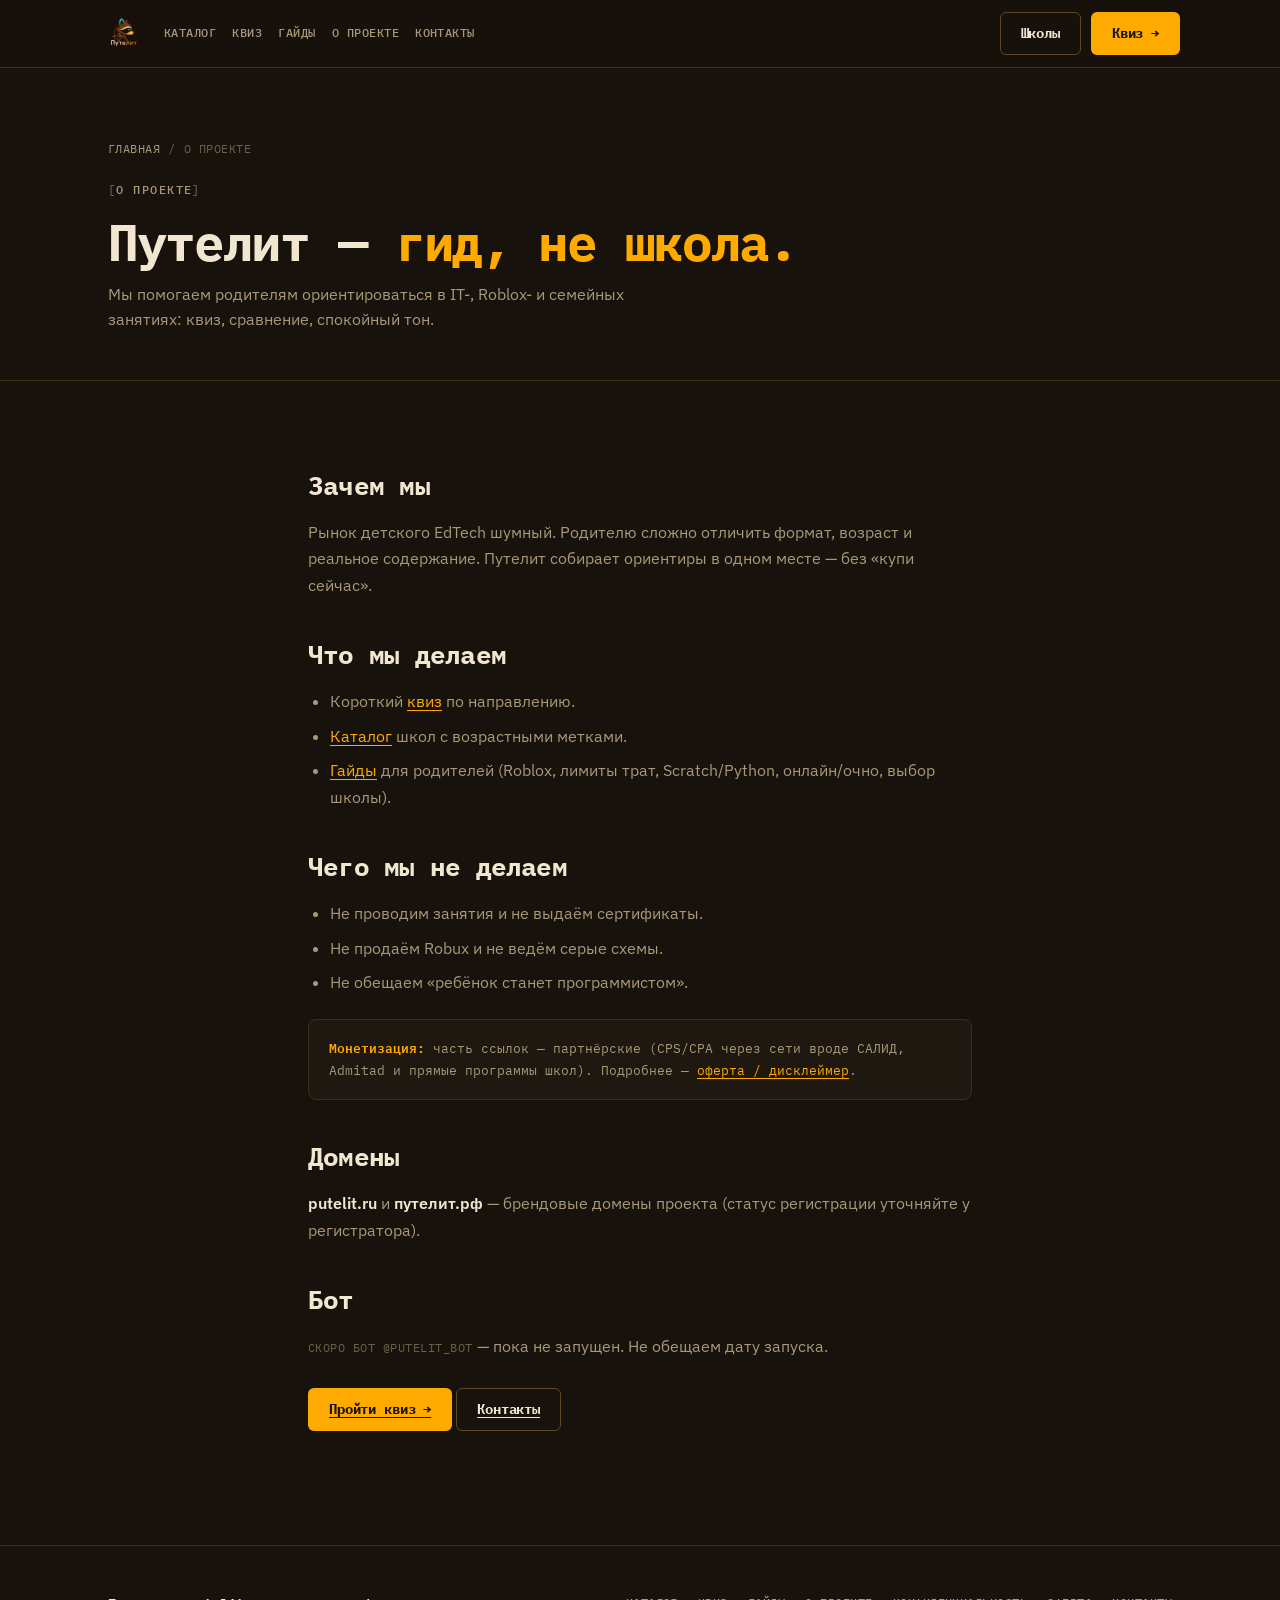
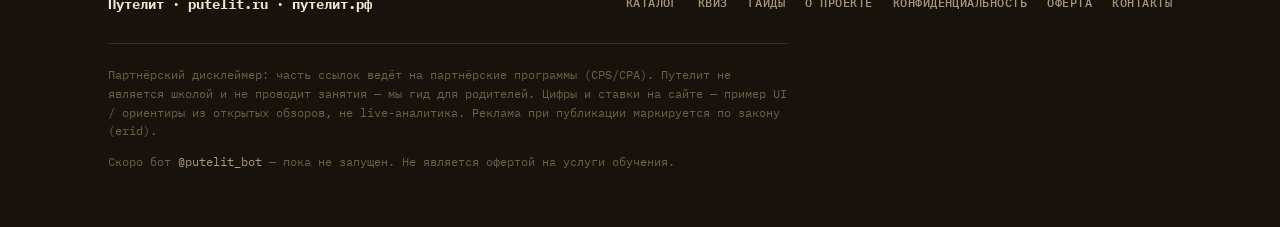
==== commit 65dfc774: "Логотип: макет D — текст у нижней границы значка" ====
--- a/about.html
+++ b/about.html
@@ -20,9 +20,8 @@
 <a class="skip-link" href="#main">К содержанию</a>
 <header class="nav">
   <div class="nav-inner">
-        <a class="wordmark" href="index.html" aria-label="Путелит">
-      <img class="logo-mark" src="assets/brand/logo-mark-profile.jpg" alt="" width="40" height="40" />
-      <span class="wordmark-name">Путелит</span>
+            <a class="wordmark" href="index.html" aria-label="Путелит">
+      <img class="logo-wordmark logo-wordmark--d" src="assets/brand/logo-header.jpg" alt="Путелит" height="48" />
     </a>
     <button class="nav-toggle" type="button" aria-label="Меню" aria-expanded="false" hidden><span></span></button>
     <nav class="nav-links" aria-label="Основное меню">
--- a/css/main.css
+++ b/css/main.css
@@ -62,24 +62,34 @@
   .wordmark {
     display: inline-flex;
     align-items: center;
-    gap: 10px;
-    font-family: var(--font-brand);
-    font-weight: 600;
-    font-size: 17px;
-    letter-spacing: -0.03em;
+    gap: 0;
     color: var(--text);
     text-decoration: none;
     flex-shrink: 0;
+    line-height: 1;
   }
   .wordmark:hover { color: var(--text); }
+  .logo-wordmark--d {
+    height: 48px;
+    width: auto;
+    max-width: min(220px, 48vw);
+    object-fit: contain;
+    display: block;
+  }
   .wordmark-name {
     font-family: var(--font-brand);
     font-weight: 600;
+    font-size: 15px;
     letter-spacing: -0.03em;
     line-height: 1;
+    white-space: nowrap;
   }
   .wordmark-name::first-letter {
     color: var(--accent);
+  }
+  .wordmark .logo-mark {
+    width: 40px;
+    height: 40px;
   }
 
   .logo-mark {
@@ -1133,8 +1143,7 @@
   .nav-actions { flex-shrink: 0; gap: 6px; }
   .nav-actions .btn-ghost { display: none; }
   .nav-actions .btn { padding: 8px 12px; font-size: 12px; }
-  .wordmark { gap: 8px; font-size: 13px; flex-shrink: 0; }
-  .logo-mark { width: 28px; height: 28px; }
+  .logo-wordmark--d { height: 40px; max-width: min(180px, 46vw); }
   .logo-wordmark { height: 28px; max-width: min(160px, 38vw); }
   .contact-grid { grid-template-columns: 1fr; }
   .quiz-box { padding: 24px 18px; }
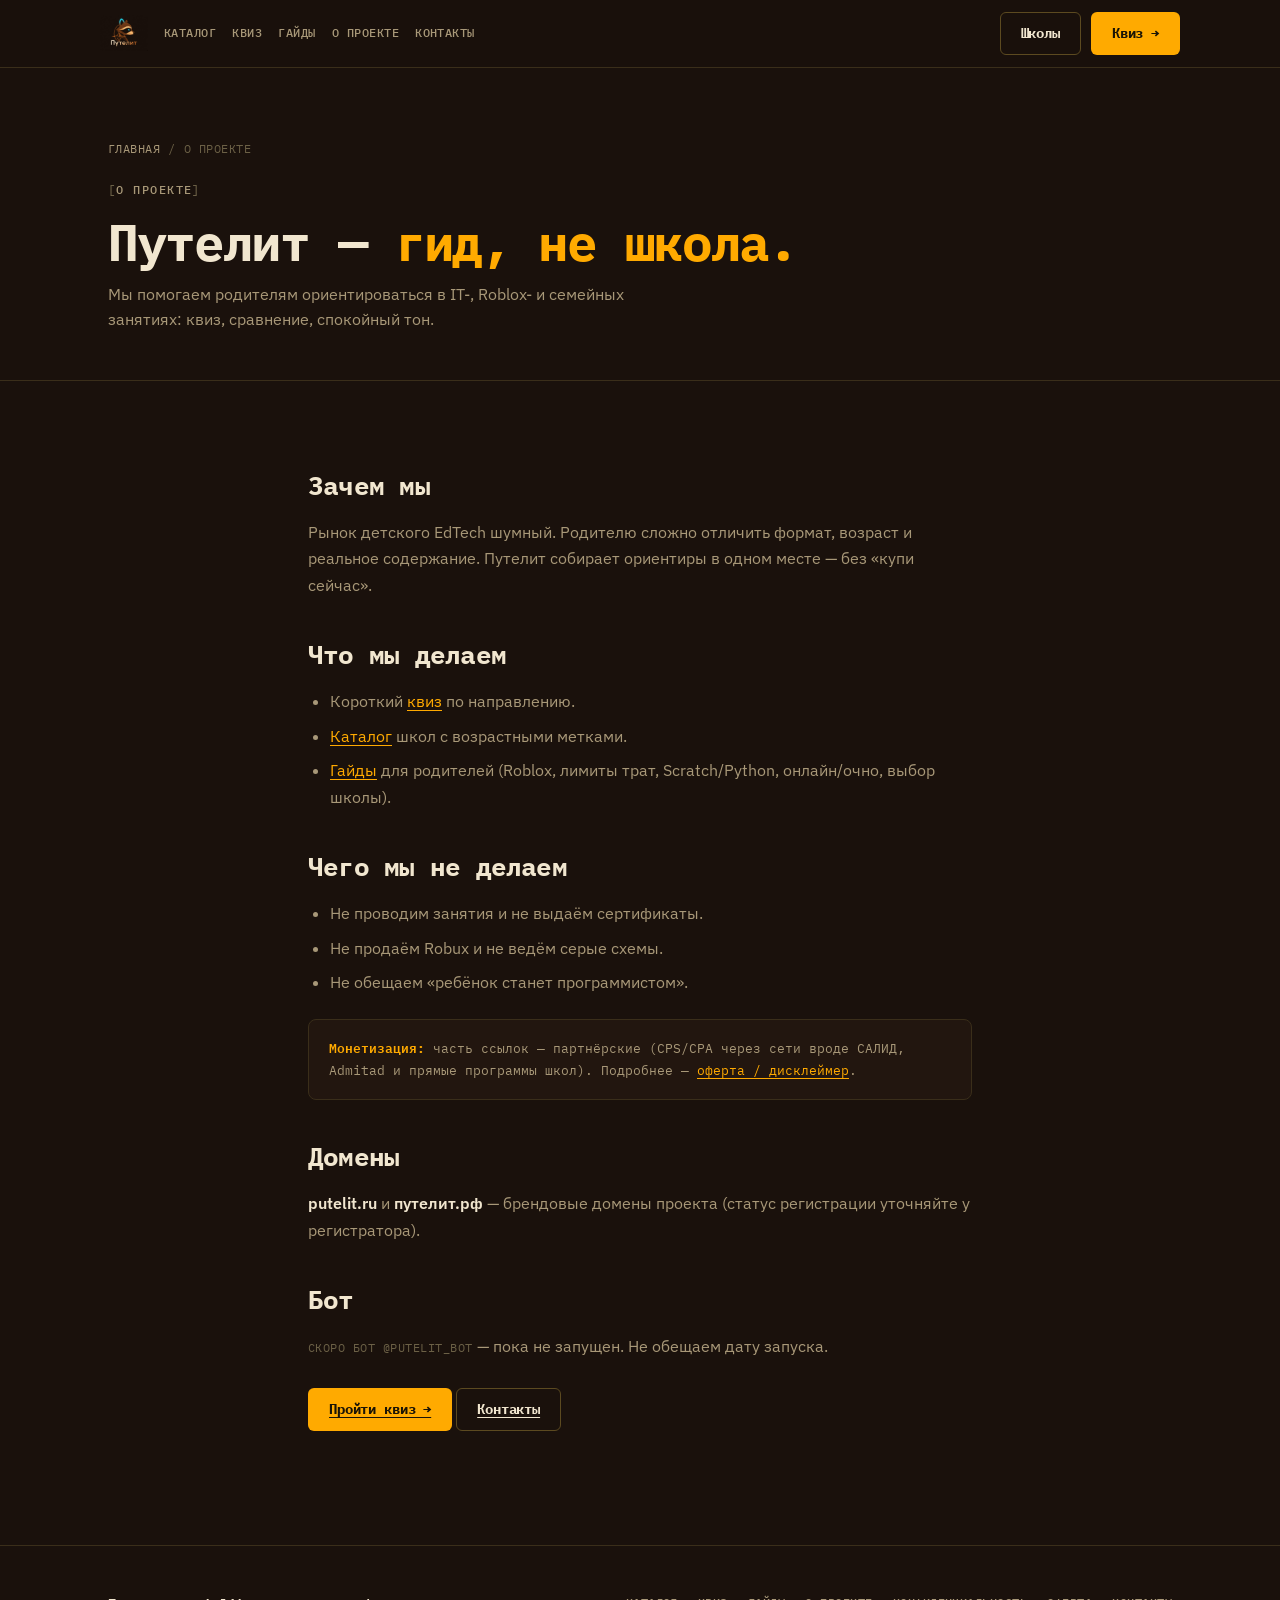
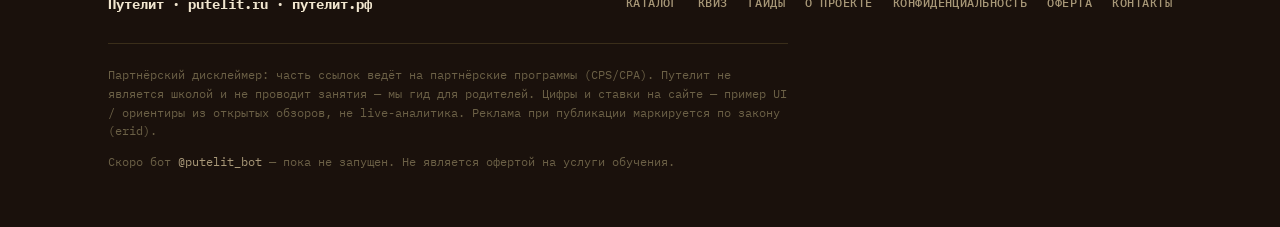
==== commit 7aa3424d: "Фон сайта как у логотипа (#1A110C)" ====
--- a/about.html
+++ b/about.html
@@ -5,7 +5,7 @@
 <meta name="viewport" content="width=device-width, initial-scale=1" />
 <title>О проекте Путелит — гид для родителей</title>
 <meta name="description" content="Путелит (putelit.ru) — сравнение IT-, Roblox- и семейных курсов для детей. Не школа, партнёрский гид." />
-<meta name="theme-color" content="#17120C" />
+<meta name="theme-color" content="#1A110C" />
 <meta property="og:title" content="О проекте Путелит — гид для родителей" />
 <meta property="og:description" content="Путелит (putelit.ru) — сравнение IT-, Roblox- и семейных курсов для детей. Не школа, партнёрский гид." />
 <meta property="og:type" content="website" />
--- a/css/main.css
+++ b/css/main.css
@@ -1,7 +1,7 @@
 :root {
-    --bg: #17120C;
-    --surface: #1E1810;
-    --surface-2: #261C10;
+    --bg: #1A110C;
+    --surface: #22160F;
+    --surface-2: #2A1B12;
     --border: #3A2E1A;
     --border-strong: #5C4A20;
     --text: #F1E6CF;
@@ -46,7 +46,7 @@
     position: sticky;
     top: 0;
     z-index: 40;
-    background: rgba(23,18,12,.92);
+    background: rgba(26,17,12,.92);
     backdrop-filter: blur(12px);
     border-bottom: 1px solid var(--border);
   }
